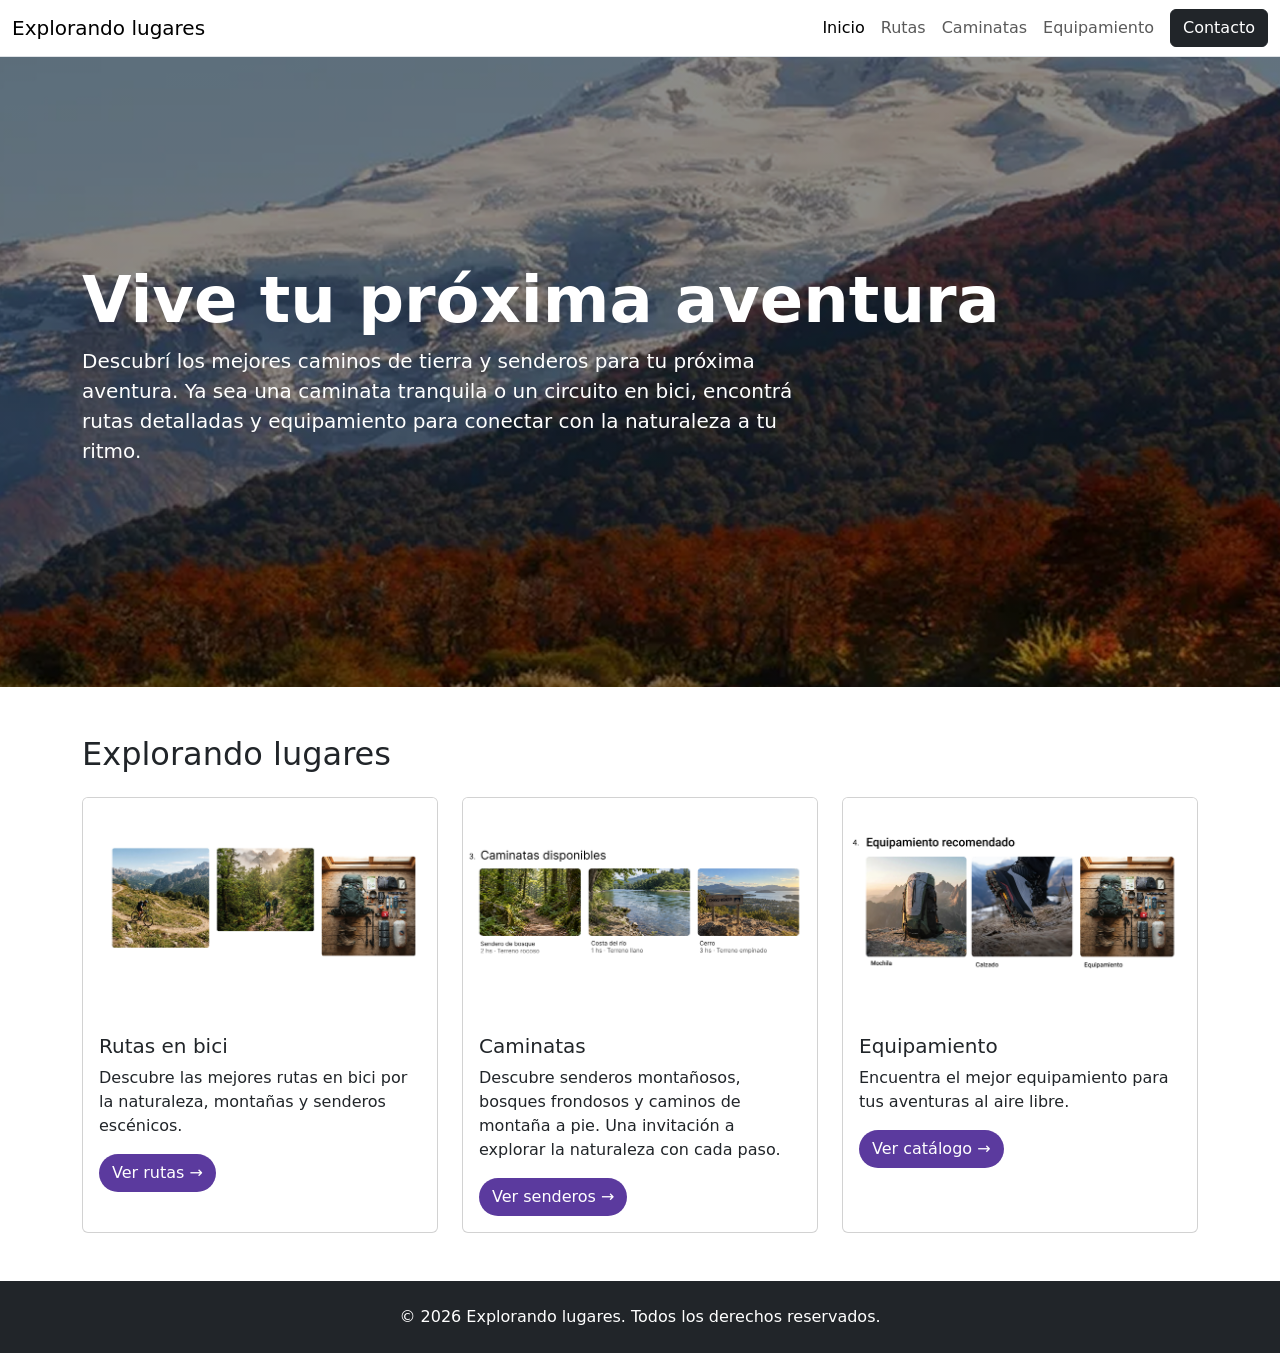
==== index.html @ 34e352b4 "feat: maqueta vista de inicio con hero y tarjetas" ====
<!DOCTYPE html>
<html lang="es">
<head>
  <meta charset="UTF-8">
  <meta name="viewport" content="width=device-width, initial-scale=1">
  <title>Explorando lugares | Rutas, caminatas y equipamiento</title>
  <meta name="description" content="Descubrí rutas en bici, caminatas y equipamiento para tu próxima aventura al aire libre.">
  <link href="https://cdn.jsdelivr.net/npm/bootstrap@5.3.3/dist/css/bootstrap.min.css" rel="stylesheet">
  <link rel="stylesheet" href="css/styles.css">
</head>
<body>
  <header>
    <nav class="navbar navbar-expand-lg bg-white border-bottom" aria-label="Principal">
      <div class="container-fluid">
        <a class="navbar-brand" href="index.html">Explorando lugares</a>
        <button class="navbar-toggler" type="button" data-bs-toggle="collapse"
                data-bs-target="#menu" aria-controls="menu"
                aria-expanded="false" aria-label="Abrir menú">
          <span class="navbar-toggler-icon"></span>
        </button>
        <div class="collapse navbar-collapse" id="menu">
          <ul class="navbar-nav ms-auto align-items-lg-center">
            <li class="nav-item"><a class="nav-link active" aria-current="page" href="index.html">Inicio</a></li>
            <li class="nav-item"><a class="nav-link" href="ruta-detalle.html">Rutas</a></li>
            <li class="nav-item"><a class="nav-link" href="caminatas.html">Caminatas</a></li>
            <li class="nav-item"><a class="nav-link" href="equipamiento.html">Equipamiento</a></li>
            <li class="nav-item"><a class="btn btn-dark ms-lg-2" href="contacto.html">Contacto</a></li>
          </ul>
        </div>
      </div>
    </nav>
  </header>

  <main>
    <section class="hero d-flex align-items-center text-white">
      <div class="container">
        <h1 class="display-3 fw-bold">Vive tu próxima aventura</h1>
        <p class="lead col-lg-8">Descubrí los mejores caminos de tierra y senderos para tu próxima aventura. Ya sea una caminata tranquila o un circuito en bici, encontrá rutas detalladas y equipamiento para conectar con la naturaleza a tu ritmo.</p>
      </div>
    </section>

    <section class="container py-5" aria-labelledby="titulo-explorar">
      <h2 id="titulo-explorar" class="mb-4">Explorando lugares</h2>
      <div class="row row-cols-1 row-cols-md-3 g-4">

        <div class="col">
          <div class="card h-100">
            <img src="img/imagenes wireframe/Wireframe - 2.png" class="card-img-top" alt="Ciclista bajando por un sendero de montaña">
            <div class="card-body">
              <h3 class="card-title h5">Rutas en bici</h3>
              <p class="card-text">Descubre las mejores rutas en bici por la naturaleza, montañas y senderos escénicos.</p>
              <a href="ruta-detalle.html" class="btn btn-boton">Ver rutas →</a>
            </div>
          </div>
        </div>

        <div class="col">
          <div class="card h-100">
            <img src="img/imagenes wireframe/Wireframe - 3.png" class="card-img-top" alt="Dos personas caminando por un sendero en el bosque">
            <div class="card-body">
              <h3 class="card-title h5">Caminatas</h3>
              <p class="card-text">Descubre senderos montañosos, bosques frondosos y caminos de montaña a pie. Una invitación a explorar la naturaleza con cada paso.</p>
              <a href="caminatas.html" class="btn btn-boton">Ver senderos →</a>
            </div>
          </div>
        </div>

        <div class="col">
          <div class="card h-100">
            <img src="img/imagenes wireframe/Wireframe - 4.png" class="card-img-top" alt="Mochila y equipo de camping ordenados sobre una mesa de madera">
            <div class="card-body">
              <h3 class="card-title h5">Equipamiento</h3>
              <p class="card-text">Encuentra el mejor equipamiento para tus aventuras al aire libre.</p>
              <a href="equipamiento.html" class="btn btn-boton">Ver catálogo →</a>
            </div>
          </div>
        </div>

      </div>
    </section>
  </main>

  <footer class="bg-dark text-white py-4">
    <div class="container text-center">
      <p class="mb-0">© 2026 Explorando lugares. Todos los derechos reservados.</p>
    </div>
  </footer>

  <script src="https://cdn.jsdelivr.net/npm/bootstrap@5.3.3/dist/js/bootstrap.bundle.min.js"></script>
</body>
</html>
---- css/styles.css ----
.hero {
  min-height: 70vh;
  background-image: linear-gradient(rgba(0, 0, 0, 0.45), rgba(0, 0, 0, 0.45)),
                    url("../img/imagenes wireframe/Wireframe - 1.png");
  background-size: cover;
  background-position: center;
}

.btn-boton {
  background-color: #5b3a9e;
  color: #fff;
  border-radius: 50rem;
}

.btn-boton:hover {
  background-color: #43287a;
  color: #fff;
}

.card-img-top {
  height: 220px;
  object-fit: cover;
}

.avatar {
  width: 80px;
  height: 80px;
  border-radius: 50%;
  background-color: #d9d9d9;
}

.galeria-img {
  width: 100%;
  height: 200px;
  object-fit: cover;
}
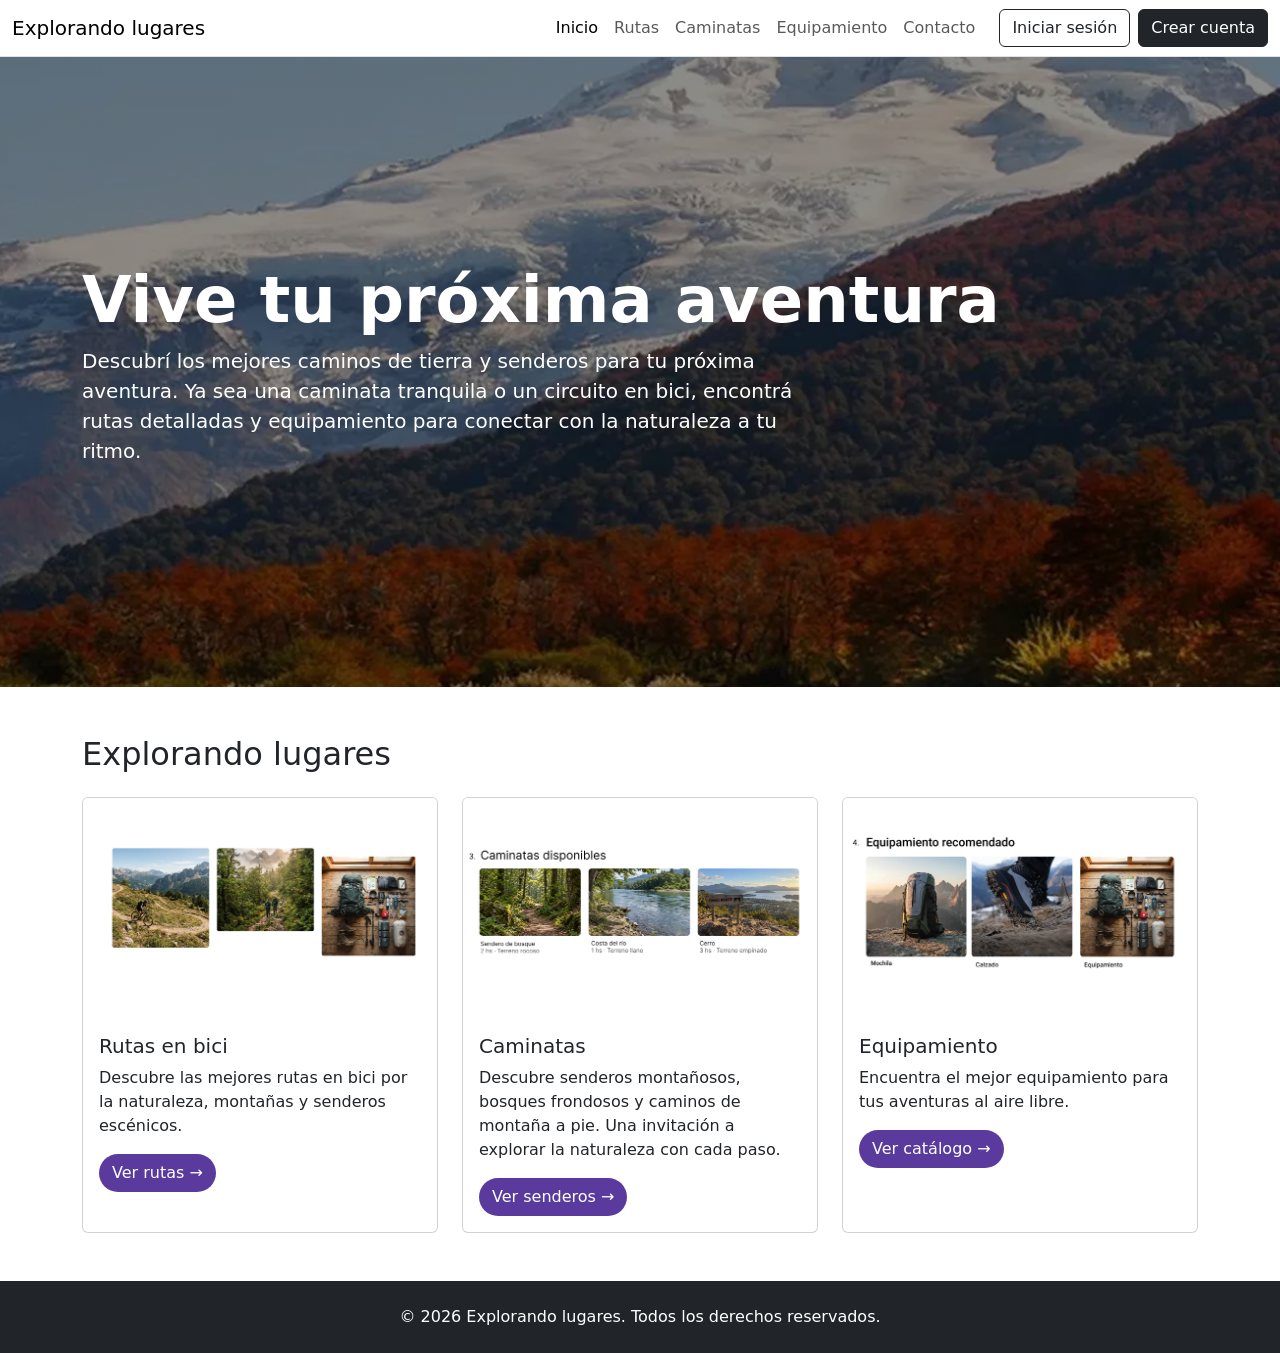
==== commit e4062175: "feat: agrega accesos a login, registro y demás vistas en menú y pie" ====
--- a/index.html
+++ b/index.html
@@ -1,91 +1,151 @@
-<!DOCTYPE html>
+<!doctype html>
 <html lang="es">
-<head>
-  <meta charset="UTF-8">
-  <meta name="viewport" content="width=device-width, initial-scale=1">
-  <title>Explorando lugares | Rutas, caminatas y equipamiento</title>
-  <meta name="description" content="Descubrí rutas en bici, caminatas y equipamiento para tu próxima aventura al aire libre.">
-  <link href="https://cdn.jsdelivr.net/npm/bootstrap@5.3.3/dist/css/bootstrap.min.css" rel="stylesheet">
-  <link rel="stylesheet" href="css/styles.css">
-</head>
-<body>
-  <header>
-    <nav class="navbar navbar-expand-lg bg-white border-bottom" aria-label="Principal">
-      <div class="container-fluid">
-        <a class="navbar-brand" href="index.html">Explorando lugares</a>
-        <button class="navbar-toggler" type="button" data-bs-toggle="collapse"
-                data-bs-target="#menu" aria-controls="menu"
-                aria-expanded="false" aria-label="Abrir menú">
-          <span class="navbar-toggler-icon"></span>
-        </button>
-        <div class="collapse navbar-collapse" id="menu">
-          <ul class="navbar-nav ms-auto align-items-lg-center">
-            <li class="nav-item"><a class="nav-link active" aria-current="page" href="index.html">Inicio</a></li>
-            <li class="nav-item"><a class="nav-link" href="ruta-detalle.html">Rutas</a></li>
-            <li class="nav-item"><a class="nav-link" href="caminatas.html">Caminatas</a></li>
-            <li class="nav-item"><a class="nav-link" href="equipamiento.html">Equipamiento</a></li>
-            <li class="nav-item"><a class="btn btn-dark ms-lg-2" href="contacto.html">Contacto</a></li>
-          </ul>
+  <head>
+    <meta charset="UTF-8" />
+    <meta name="viewport" content="width=device-width, initial-scale=1" />
+    <title>Explorando lugares | Rutas, caminatas y equipamiento</title>
+    <meta
+      name="description"
+      content="Descubrí rutas en bici, caminatas y equipamiento para tu próxima aventura al aire libre."
+    />
+    <link
+      href="https://cdn.jsdelivr.net/npm/bootstrap@5.3.3/dist/css/bootstrap.min.css"
+      rel="stylesheet"
+    />
+    <link rel="stylesheet" href="css/styles.css" />
+  </head>
+  <body>
+    <header>
+      <nav
+        class="navbar navbar-expand-lg bg-white border-bottom"
+        aria-label="Principal"
+      >
+        <div class="container-fluid">
+          <a class="navbar-brand" href="index.html">Explorando lugares</a>
+          <button
+            class="navbar-toggler"
+            type="button"
+            data-bs-toggle="collapse"
+            data-bs-target="#menu"
+            aria-controls="menu"
+            aria-expanded="false"
+            aria-label="Abrir menú"
+          >
+            <span class="navbar-toggler-icon"></span>
+          </button>
+          <div class="collapse navbar-collapse" id="menu">
+            <ul class="navbar-nav ms-auto align-items-lg-center">
+              <li class="nav-item">
+                <a class="nav-link active" aria-current="page" href="index.html"
+                  >Inicio</a
+                >
+              </li>
+              <li class="nav-item">
+                <a class="nav-link" href="ruta-detalle.html">Rutas</a>
+              </li>
+              <li class="nav-item">
+                <a class="nav-link" href="caminatas.html">Caminatas</a>
+              </li>
+              <li class="nav-item">
+                <a class="nav-link" href="equipamiento.html">Equipamiento</a>
+              </li>
+              <li class="nav-item"><a class="nav-link" href="contacto.html">Contacto</a></li>
+<li class="nav-item ms-lg-3 my-1 my-lg-0"><a class="btn btn-outline-dark" href="login.html">Iniciar sesi&oacute;n</a></li>
+<li class="nav-item my-1 my-lg-0"><a class="btn btn-dark ms-lg-2" href="registro.html">Crear cuenta</a></li>
+            </ul>
+          </div>
         </div>
-      </div>
-    </nav>
-  </header>
+      </nav>
+    </header>
 
-  <main>
-    <section class="hero d-flex align-items-center text-white">
-      <div class="container">
-        <h1 class="display-3 fw-bold">Vive tu próxima aventura</h1>
-        <p class="lead col-lg-8">Descubrí los mejores caminos de tierra y senderos para tu próxima aventura. Ya sea una caminata tranquila o un circuito en bici, encontrá rutas detalladas y equipamiento para conectar con la naturaleza a tu ritmo.</p>
-      </div>
-    </section>
+    <main>
+      <section class="hero d-flex align-items-center text-white">
+        <div class="container">
+          <h1 class="display-3 fw-bold">Vive tu próxima aventura</h1>
+          <p class="lead col-lg-8">
+            Descubrí los mejores caminos de tierra y senderos para tu próxima
+            aventura. Ya sea una caminata tranquila o un circuito en bici,
+            encontrá rutas detalladas y equipamiento para conectar con la
+            naturaleza a tu ritmo.
+          </p>
+        </div>
+      </section>
 
-    <section class="container py-5" aria-labelledby="titulo-explorar">
-      <h2 id="titulo-explorar" class="mb-4">Explorando lugares</h2>
-      <div class="row row-cols-1 row-cols-md-3 g-4">
+      <section class="container py-5" aria-labelledby="titulo-explorar">
+        <h2 id="titulo-explorar" class="mb-4">Explorando lugares</h2>
+        <div class="row row-cols-1 row-cols-md-3 g-4">
+          <div class="col">
+            <div class="card h-100">
+              <img
+                src="img/imagenes wireframe/Wireframe - 2.png"
+                class="card-img-top"
+                alt="Ciclista bajando por un sendero de montaña"
+              />
+              <div class="card-body">
+                <h3 class="card-title h5">Rutas en bici</h3>
+                <p class="card-text">
+                  Descubre las mejores rutas en bici por la naturaleza, montañas
+                  y senderos escénicos.
+                </p>
+                <a href="ruta-detalle.html" class="btn btn-boton"
+                  >Ver rutas →</a
+                >
+              </div>
+            </div>
+          </div>
 
-        <div class="col">
-          <div class="card h-100">
-            <img src="img/imagenes wireframe/Wireframe - 2.png" class="card-img-top" alt="Ciclista bajando por un sendero de montaña">
-            <div class="card-body">
-              <h3 class="card-title h5">Rutas en bici</h3>
-              <p class="card-text">Descubre las mejores rutas en bici por la naturaleza, montañas y senderos escénicos.</p>
-              <a href="ruta-detalle.html" class="btn btn-boton">Ver rutas →</a>
+          <div class="col">
+            <div class="card h-100">
+              <img
+                src="img/imagenes wireframe/Wireframe - 3.png"
+                class="card-img-top"
+                alt="Dos personas caminando por un sendero en el bosque"
+              />
+              <div class="card-body">
+                <h3 class="card-title h5">Caminatas</h3>
+                <p class="card-text">
+                  Descubre senderos montañosos, bosques frondosos y caminos de
+                  montaña a pie. Una invitación a explorar la naturaleza con
+                  cada paso.
+                </p>
+                <a href="caminatas.html" class="btn btn-boton"
+                  >Ver senderos →</a
+                >
+              </div>
+            </div>
+          </div>
+
+          <div class="col">
+            <div class="card h-100">
+              <img
+                src="img/imagenes wireframe/Wireframe - 4.png"
+                class="card-img-top"
+                alt="Mochila y equipo de camping ordenados sobre una mesa de madera"
+              />
+              <div class="card-body">
+                <h3 class="card-title h5">Equipamiento</h3>
+                <p class="card-text">
+                  Encuentra el mejor equipamiento para tus aventuras al aire
+                  libre.
+                </p>
+                <a href="equipamiento.html" class="btn btn-boton"
+                  >Ver catálogo →</a
+                >
+              </div>
             </div>
           </div>
         </div>
+      </section>
+    </main>
 
-        <div class="col">
-          <div class="card h-100">
-            <img src="img/imagenes wireframe/Wireframe - 3.png" class="card-img-top" alt="Dos personas caminando por un sendero en el bosque">
-            <div class="card-body">
-              <h3 class="card-title h5">Caminatas</h3>
-              <p class="card-text">Descubre senderos montañosos, bosques frondosos y caminos de montaña a pie. Una invitación a explorar la naturaleza con cada paso.</p>
-              <a href="caminatas.html" class="btn btn-boton">Ver senderos →</a>
-            </div>
-          </div>
-        </div>
+    <footer class="bg-dark text-white py-4">
+      <div class="container text-center">
+        <p class="mb-0">
+          © 2026 Explorando lugares. Todos los derechos reservados.
+        </p>
+      </div>
+    </footer>
 
-        <div class="col">
-          <div class="card h-100">
-            <img src="img/imagenes wireframe/Wireframe - 4.png" class="card-img-top" alt="Mochila y equipo de camping ordenados sobre una mesa de madera">
-            <div class="card-body">
-              <h3 class="card-title h5">Equipamiento</h3>
-              <p class="card-text">Encuentra el mejor equipamiento para tus aventuras al aire libre.</p>
-              <a href="equipamiento.html" class="btn btn-boton">Ver catálogo →</a>
-            </div>
-          </div>
-        </div>
-
-      </div>
-    </section>
-  </main>
-
-  <footer class="bg-dark text-white py-4">
-    <div class="container text-center">
-      <p class="mb-0">© 2026 Explorando lugares. Todos los derechos reservados.</p>
-    </div>
-  </footer>
-
-  <script src="https://cdn.jsdelivr.net/npm/bootstrap@5.3.3/dist/js/bootstrap.bundle.min.js"></script>
-</body>
-</html>+    <script src="https://cdn.jsdelivr.net/npm/bootstrap@5.3.3/dist/js/bootstrap.bundle.min.js"></script>
+  </body>
+</html>
--- a/css/styles.css
+++ b/css/styles.css
@@ -1,7 +1,8 @@
 .hero {
   min-height: 70vh;
-  background-image: linear-gradient(rgba(0, 0, 0, 0.45), rgba(0, 0, 0, 0.45)),
-                    url("../img/imagenes wireframe/Wireframe - 1.png");
+  background-image:
+    linear-gradient(rgba(0, 0, 0, 0.45), rgba(0, 0, 0, 0.45)),
+    url("../img/wireframe-1.webp");
   background-size: cover;
   background-position: center;
 }
@@ -33,4 +34,15 @@
   width: 100%;
   height: 200px;
   object-fit: cover;
+}
+
+.card-img-top {
+  height: 220px;
+  object-fit: cover;
+}
+
+.foto-ruta {
+  width: 100%;
+  max-height: 420px;
+  object-fit: cover;
 }
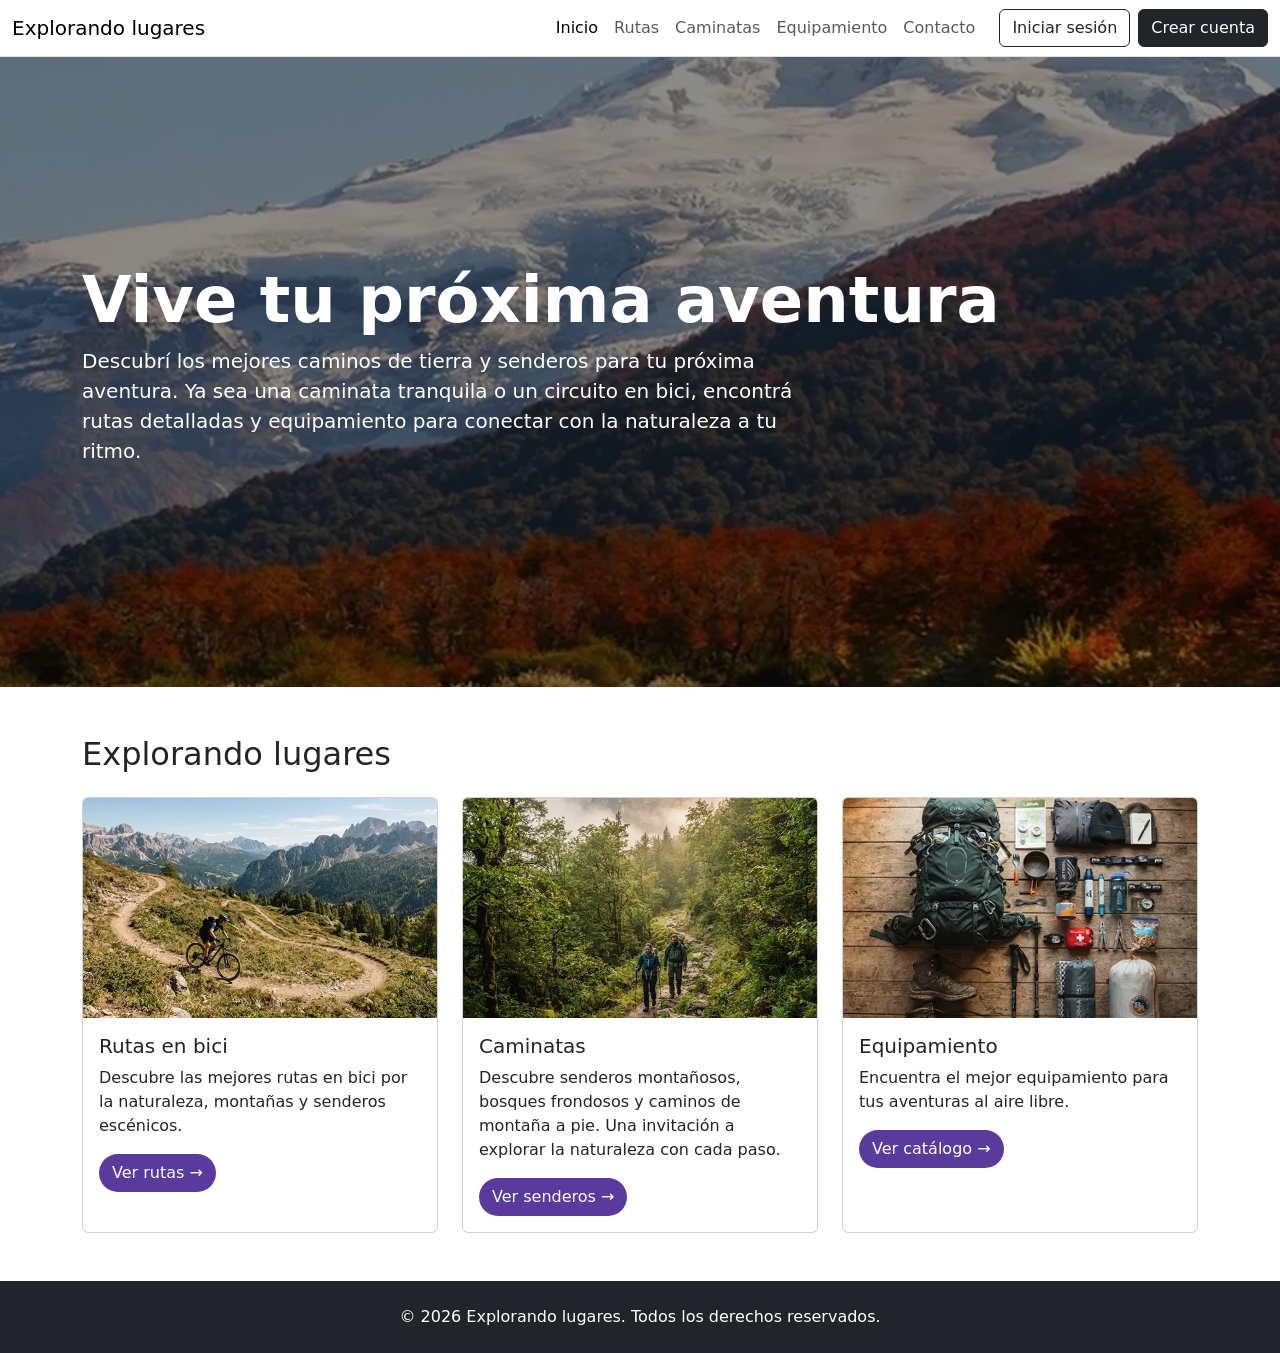
==== commit 26f32b01: "fix: reemplaza imágenes por fotos optimizadas en WebP" ====
--- a/index.html
+++ b/index.html
@@ -77,7 +77,7 @@
           <div class="col">
             <div class="card h-100">
               <img
-                src="img/imagenes wireframe/Wireframe - 2.png"
+                src="img/ruta-bici.webp"
                 class="card-img-top"
                 alt="Ciclista bajando por un sendero de montaña"
               />
@@ -97,7 +97,7 @@
           <div class="col">
             <div class="card h-100">
               <img
-                src="img/imagenes wireframe/Wireframe - 3.png"
+                src="img/caminata-bosque.webp"
                 class="card-img-top"
                 alt="Dos personas caminando por un sendero en el bosque"
               />
@@ -118,7 +118,7 @@
           <div class="col">
             <div class="card h-100">
               <img
-                src="img/imagenes wireframe/Wireframe - 4.png"
+                src="img/equipamiento.webp"
                 class="card-img-top"
                 alt="Mochila y equipo de camping ordenados sobre una mesa de madera"
               />
